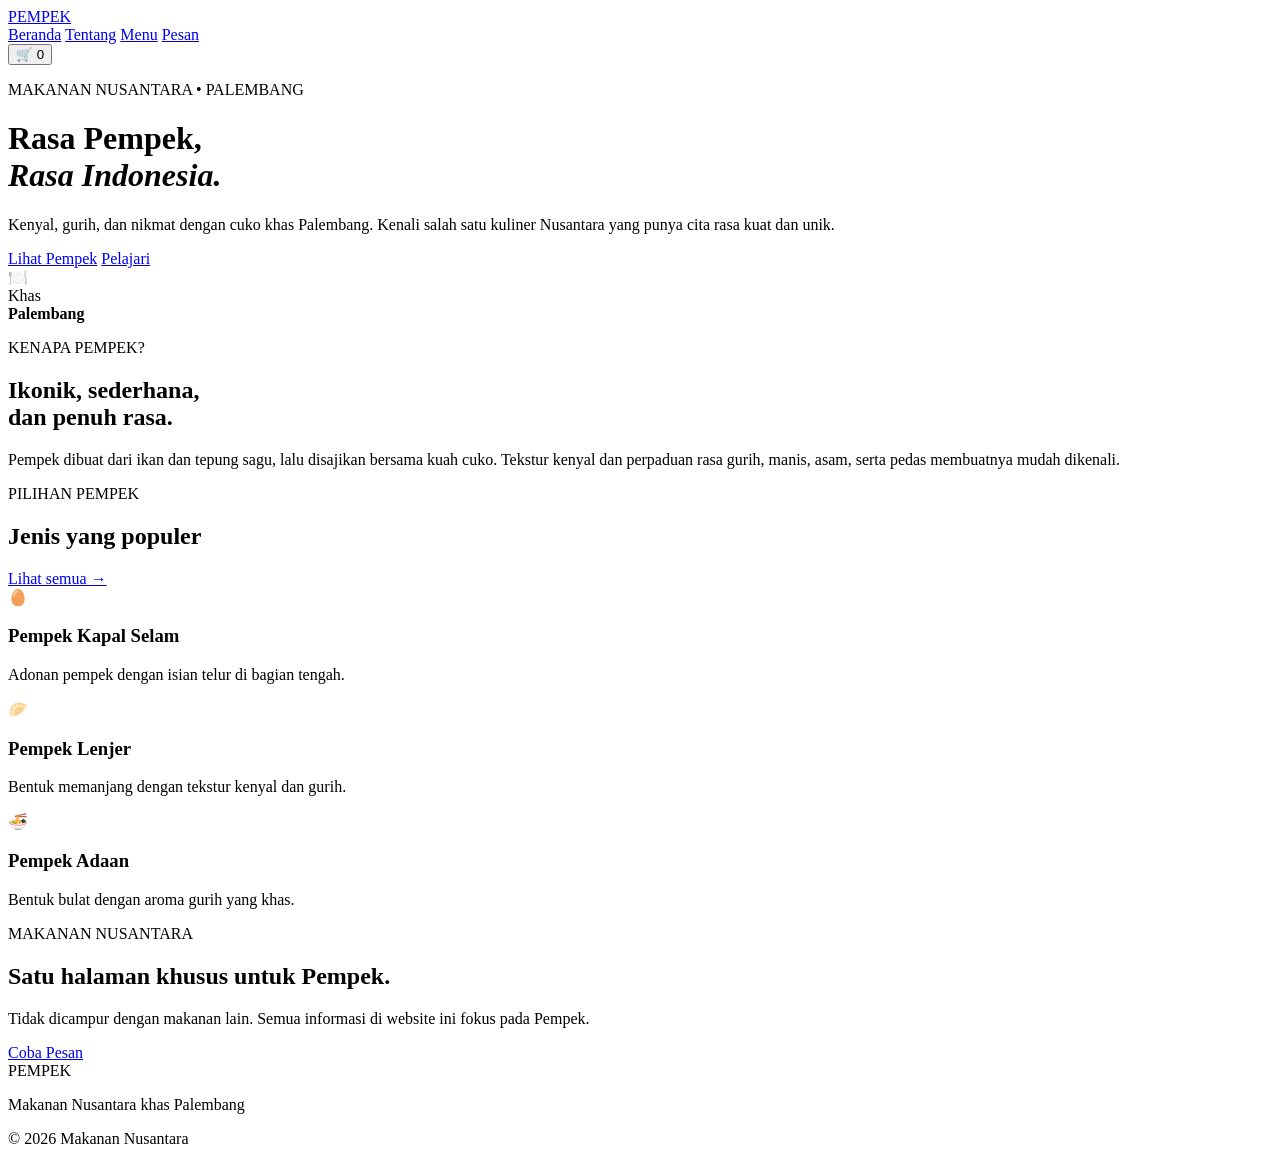
==== index.html @ 71b15db2 "Create complete Pempek homepage" ====
<!DOCTYPE html>
<html lang="id">
<head>
<meta charset="UTF-8">
<meta name="viewport" content="width=device-width, initial-scale=1.0">
<title>Pempek Palembang | Makanan Nusantara</title>
<link rel="stylesheet" href="style.css">
</head>
<body>
<nav class="navbar">
  <a class="brand" href="index.html"><span>PEM</span>PEK</a>
  <div class="nav-links">
    <a class="active" href="index.html">Beranda</a>
    <a href="tentang.html">Tentang</a>
    <a href="menu.html">Menu</a>
    <a href="pesan.html">Pesan</a>
  </div>
  <button class="cart-btn" onclick="showCart()">🛒 <span id="cartCount">0</span></button>
</nav>

<header class="hero">
  <div class="hero-content">
    <p class="eyebrow">MAKANAN NUSANTARA • PALEMBANG</p>
    <h1>Rasa Pempek,<br><em>Rasa Indonesia.</em></h1>
    <p class="hero-text">Kenyal, gurih, dan nikmat dengan cuko khas Palembang. Kenali salah satu kuliner Nusantara yang punya cita rasa kuat dan unik.</p>
    <div class="hero-actions">
      <a class="btn primary" href="menu.html">Lihat Pempek</a>
      <a class="btn ghost" href="tentang.html">Pelajari</a>
    </div>
  </div>
  <div class="hero-visual">
    <div class="food-circle"><div class="food-emoji">🍽️</div></div>
    <span class="badge">Khas<br><strong>Palembang</strong></span>
  </div>
</header>

<main>
<section class="section intro">
  <div>
    <p class="eyebrow">KENAPA PEMPEK?</p>
    <h2>Ikonik, sederhana,<br>dan penuh rasa.</h2>
  </div>
  <p>Pempek dibuat dari ikan dan tepung sagu, lalu disajikan bersama kuah cuko. Tekstur kenyal dan perpaduan rasa gurih, manis, asam, serta pedas membuatnya mudah dikenali.</p>
</section>

<section class="section">
  <div class="section-head"><div><p class="eyebrow">PILIHAN PEMPEK</p><h2>Jenis yang populer</h2></div><a href="menu.html">Lihat semua →</a></div>
  <div class="cards">
    <article class="card"><div class="card-icon">🥚</div><h3>Pempek Kapal Selam</h3><p>Adonan pempek dengan isian telur di bagian tengah.</p></article>
    <article class="card"><div class="card-icon">🥟</div><h3>Pempek Lenjer</h3><p>Bentuk memanjang dengan tekstur kenyal dan gurih.</p></article>
    <article class="card"><div class="card-icon">🍜</div><h3>Pempek Adaan</h3><p>Bentuk bulat dengan aroma gurih yang khas.</p></article>
  </div>
</section>

<section class="section cta">
  <div><p class="eyebrow">MAKANAN NUSANTARA</p><h2>Satu halaman khusus untuk Pempek.</h2><p>Tidak dicampur dengan makanan lain. Semua informasi di website ini fokus pada Pempek.</p></div>
  <a class="btn primary" href="pesan.html">Coba Pesan</a>
</section>
</main>

<footer><div class="footer-brand">PEMPEK</div><p>Makanan Nusantara khas Palembang</p><p class="copyright">© 2026 Makanan Nusantara</p></footer>
<div id="toast" class="toast"></div>
<script src="script.js"></script>
</body>
</html>
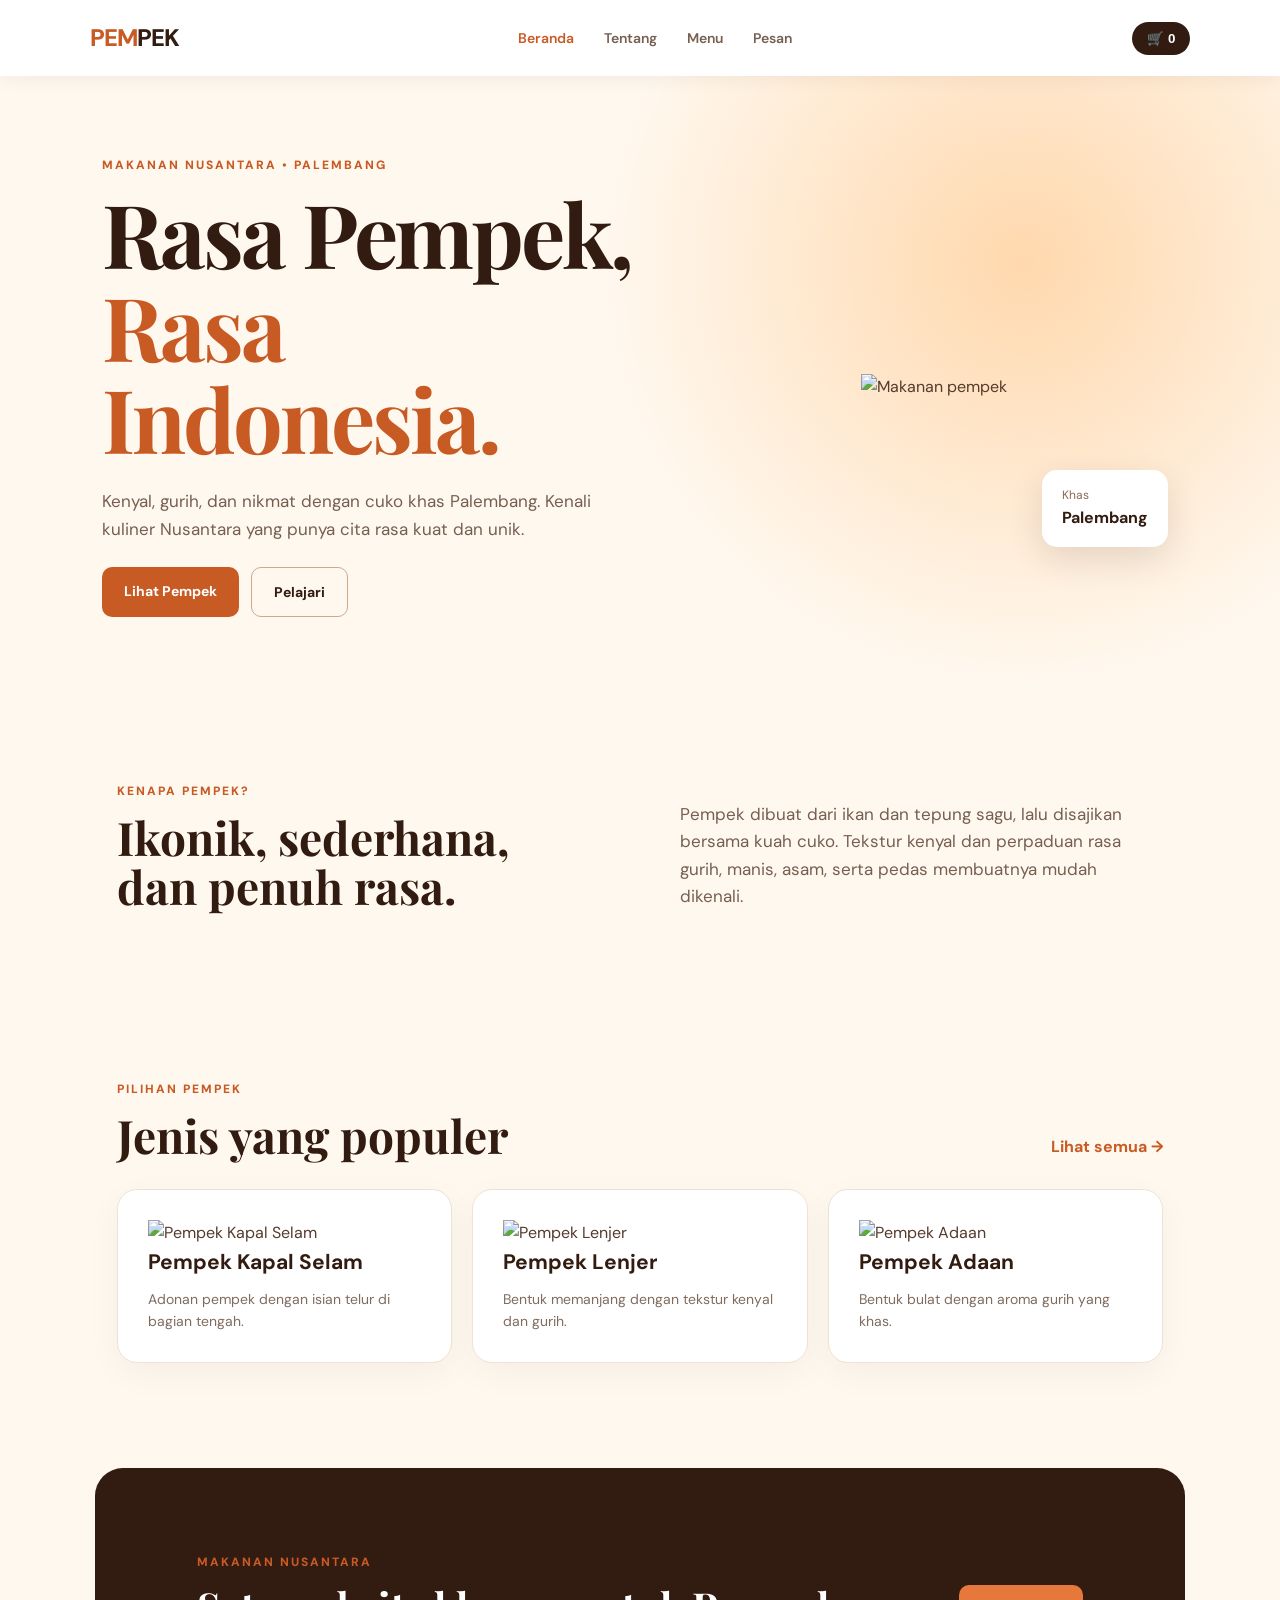
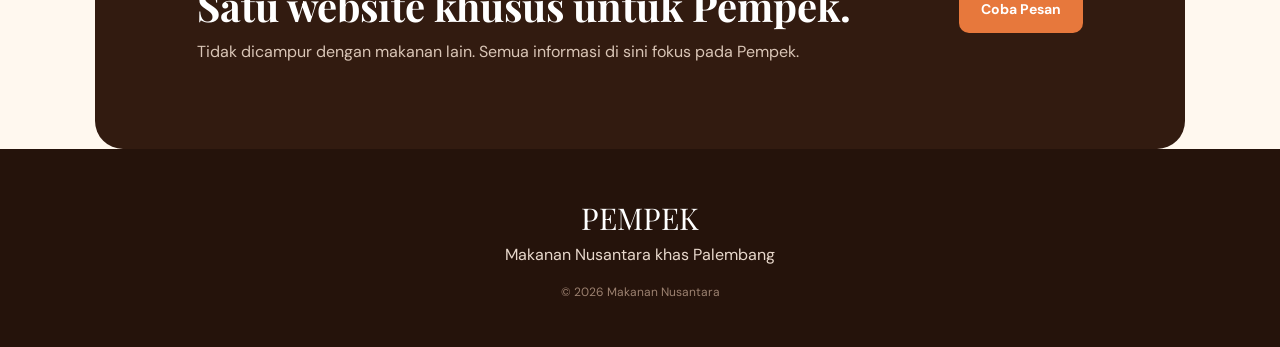
==== commit 17f5a4a5: "Percantik website Pempek dengan gambar dan desain modern" ====
--- a/index.html
+++ b/index.html
@@ -1,65 +1,7 @@
 <!DOCTYPE html>
-<html lang="id">
-<head>
-<meta charset="UTF-8">
-<meta name="viewport" content="width=device-width, initial-scale=1.0">
-<title>Pempek Palembang | Makanan Nusantara</title>
-<link rel="stylesheet" href="style.css">
-</head>
-<body>
-<nav class="navbar">
-  <a class="brand" href="index.html"><span>PEM</span>PEK</a>
-  <div class="nav-links">
-    <a class="active" href="index.html">Beranda</a>
-    <a href="tentang.html">Tentang</a>
-    <a href="menu.html">Menu</a>
-    <a href="pesan.html">Pesan</a>
-  </div>
-  <button class="cart-btn" onclick="showCart()">🛒 <span id="cartCount">0</span></button>
-</nav>
-
-<header class="hero">
-  <div class="hero-content">
-    <p class="eyebrow">MAKANAN NUSANTARA • PALEMBANG</p>
-    <h1>Rasa Pempek,<br><em>Rasa Indonesia.</em></h1>
-    <p class="hero-text">Kenyal, gurih, dan nikmat dengan cuko khas Palembang. Kenali salah satu kuliner Nusantara yang punya cita rasa kuat dan unik.</p>
-    <div class="hero-actions">
-      <a class="btn primary" href="menu.html">Lihat Pempek</a>
-      <a class="btn ghost" href="tentang.html">Pelajari</a>
-    </div>
-  </div>
-  <div class="hero-visual">
-    <div class="food-circle"><div class="food-emoji">🍽️</div></div>
-    <span class="badge">Khas<br><strong>Palembang</strong></span>
-  </div>
-</header>
-
-<main>
-<section class="section intro">
-  <div>
-    <p class="eyebrow">KENAPA PEMPEK?</p>
-    <h2>Ikonik, sederhana,<br>dan penuh rasa.</h2>
-  </div>
-  <p>Pempek dibuat dari ikan dan tepung sagu, lalu disajikan bersama kuah cuko. Tekstur kenyal dan perpaduan rasa gurih, manis, asam, serta pedas membuatnya mudah dikenali.</p>
-</section>
-
-<section class="section">
-  <div class="section-head"><div><p class="eyebrow">PILIHAN PEMPEK</p><h2>Jenis yang populer</h2></div><a href="menu.html">Lihat semua →</a></div>
-  <div class="cards">
-    <article class="card"><div class="card-icon">🥚</div><h3>Pempek Kapal Selam</h3><p>Adonan pempek dengan isian telur di bagian tengah.</p></article>
-    <article class="card"><div class="card-icon">🥟</div><h3>Pempek Lenjer</h3><p>Bentuk memanjang dengan tekstur kenyal dan gurih.</p></article>
-    <article class="card"><div class="card-icon">🍜</div><h3>Pempek Adaan</h3><p>Bentuk bulat dengan aroma gurih yang khas.</p></article>
-  </div>
-</section>
-
-<section class="section cta">
-  <div><p class="eyebrow">MAKANAN NUSANTARA</p><h2>Satu halaman khusus untuk Pempek.</h2><p>Tidak dicampur dengan makanan lain. Semua informasi di website ini fokus pada Pempek.</p></div>
-  <a class="btn primary" href="pesan.html">Coba Pesan</a>
-</section>
-</main>
-
-<footer><div class="footer-brand">PEMPEK</div><p>Makanan Nusantara khas Palembang</p><p class="copyright">© 2026 Makanan Nusantara</p></footer>
-<div id="toast" class="toast"></div>
-<script src="script.js"></script>
-</body>
-</html>+<html lang="id"><head><meta charset="UTF-8"><meta name="viewport" content="width=device-width,initial-scale=1.0"><title>Pempek Palembang | Makanan Nusantara</title><link rel="stylesheet" href="style.css"></head>
+<body><nav class="navbar"><a class="brand" href="index.html"><span>PEM</span>PEK</a><div class="nav-links"><a class="active" href="index.html">Beranda</a><a href="tentang.html">Tentang</a><a href="menu.html">Menu</a><a href="pesan.html">Pesan</a></div><button class="cart-btn" onclick="showCart()">🛒 <span id="cartCount">0</span></button></nav>
+<header class="hero"><div class="hero-content"><p class="eyebrow">MAKANAN NUSANTARA • PALEMBANG</p><h1>Rasa Pempek,<br><em>Rasa Indonesia.</em></h1><p class="hero-text">Kenyal, gurih, dan nikmat dengan cuko khas Palembang. Kenali kuliner Nusantara yang punya cita rasa kuat dan unik.</p><div class="hero-actions"><a class="btn primary" href="menu.html">Lihat Pempek</a><a class="btn ghost" href="tentang.html">Pelajari</a></div></div><div class="hero-visual"><img src="https://images.unsplash.com/photo-1601050690597-df0568f70950?auto=format&fit=crop&w=900&q=85" alt="Makanan pempek" class="hero-img"><span class="badge">Khas<br><strong>Palembang</strong></span></div></header>
+<main><section class="section intro"><div><p class="eyebrow">KENAPA PEMPEK?</p><h2>Ikonik, sederhana,<br>dan penuh rasa.</h2></div><p>Pempek dibuat dari ikan dan tepung sagu, lalu disajikan bersama kuah cuko. Tekstur kenyal dan perpaduan rasa gurih, manis, asam, serta pedas membuatnya mudah dikenali.</p></section>
+<section class="section"><div class="section-head"><div><p class="eyebrow">PILIHAN PEMPEK</p><h2>Jenis yang populer</h2></div><a href="menu.html">Lihat semua →</a></div><div class="cards"><article class="card"><img src="https://images.unsplash.com/photo-1601050690117-94f5f6fa8bd7?auto=format&fit=crop&w=700&q=80" alt="Pempek Kapal Selam"><h3>Pempek Kapal Selam</h3><p>Adonan pempek dengan isian telur di bagian tengah.</p></article><article class="card"><img src="https://images.unsplash.com/photo-1626804475297-41608ea09aeb?auto=format&fit=crop&w=700&q=80" alt="Pempek Lenjer"><h3>Pempek Lenjer</h3><p>Bentuk memanjang dengan tekstur kenyal dan gurih.</p></article><article class="card"><img src="https://images.unsplash.com/photo-1601050690597-df0568f70950?auto=format&fit=crop&w=700&q=80" alt="Pempek Adaan"><h3>Pempek Adaan</h3><p>Bentuk bulat dengan aroma gurih yang khas.</p></article></div></section>
+<section class="section cta"><div><p class="eyebrow">MAKANAN NUSANTARA</p><h2>Satu website khusus untuk Pempek.</h2><p>Tidak dicampur dengan makanan lain. Semua informasi di sini fokus pada Pempek.</p></div><a class="btn primary" href="pesan.html">Coba Pesan</a></section></main><footer><div class="footer-brand">PEMPEK</div><p>Makanan Nusantara khas Palembang</p><p class="copyright">© 2026 Makanan Nusantara</p></footer><div id="toast" class="toast"></div><script src="script.js"></script></body></html>
--- a/style.css
+++ b/style.css
@@ -0,0 +1,3 @@
+@import url('https://fonts.googleapis.com/css2?family=DM+Sans:wght@400;500;600;700&family=Playfair+Display:wght@600;700;800&display=swap');
+:root{--brown:#321b10;--orange:#c85a24;--cream:#fff8ef;--soft:#f7eadb;--text:#553b2c;--white:#fff}
+*{box-sizing:border-box;margin:0;padding:0}html{scroll-behavior:smooth}body{font-family:'DM Sans',sans-serif;background:var(--cream);color:var(--text);line-height:1.6}.navbar{height:76px;padding:0 7%;display:flex;align-items:center;justify-content:space-between;background:#fff;position:sticky;top:0;z-index:10;box-shadow:0 2px 18px #321b1010}.brand{font-weight:800;font-size:24px;color:var(--brown);text-decoration:none;letter-spacing:-1px}.brand span{color:var(--orange)}.nav-links{display:flex;gap:30px}.nav-links a{color:#765f51;text-decoration:none;font-size:14px;font-weight:600}.nav-links a:hover,.nav-links a.active{color:var(--orange)}.cart-btn{border:0;background:var(--brown);color:#fff;border-radius:99px;padding:9px 15px;cursor:pointer;font-weight:700}.hero{min-height:620px;padding:80px 8%;display:grid;grid-template-columns:1.05fr .95fr;align-items:center;gap:50px;background:radial-gradient(circle at 80% 30%,#ffd8ad 0,#fff8ef 38%,#fff8ef 100%)}.eyebrow{font-size:12px;letter-spacing:2px;color:var(--orange);font-weight:800;margin-bottom:12px}.hero h1,h2{font-family:'Playfair Display',serif;color:var(--brown);line-height:1.05}.hero h1{font-size:clamp(50px,7vw,88px);letter-spacing:-3px}.hero h1 em{color:var(--orange);font-style:normal}.hero-text{max-width:570px;margin:24px 0;color:#765f51;font-size:17px}.hero-actions{display:flex;gap:12px}.btn{display:inline-block;padding:13px 22px;border-radius:10px;text-decoration:none;font-weight:700;font-size:14px}.primary{background:var(--orange);color:#fff}.ghost{border:1px solid #cda98e;color:var(--brown)}.hero-visual{height:430px;display:grid;place-items:center;position:relative}.food-circle{width:min(390px,80vw);height:min(390px,80vw);border-radius:50%;background:linear-gradient(145deg,#e9a05e,#9e3e18);display:grid;place-items:center;box-shadow:20px 25px 60px #9b421c35}.food-emoji{font-size:150px;filter:drop-shadow(0 15px 12px #321b1050)}.badge{position:absolute;right:2%;bottom:55px;background:#fff;padding:16px 20px;border-radius:15px;box-shadow:0 12px 35px #321b1020;color:#8b6a58;font-size:12px}.badge strong{color:var(--brown);font-size:16px}.section{padding:85px 8%;max-width:1250px;margin:auto}.intro{display:grid;grid-template-columns:1fr 1fr;gap:80px;align-items:end}.section h2{font-size:46px}.intro>p{font-size:17px;color:#765f51}.section-head{display:flex;justify-content:space-between;align-items:end;margin-bottom:30px}.section-head>a{color:var(--orange);font-weight:700;text-decoration:none}.cards{display:grid;grid-template-columns:repeat(3,1fr);gap:20px}.card{background:#fff;padding:30px;border-radius:20px;box-shadow:0 10px 35px #321b100b;border:1px solid #f0e1d3}.card-icon{font-size:45px;background:var(--soft);width:75px;height:75px;border-radius:18px;display:grid;place-items:center;margin-bottom:22px}.card h3{color:var(--brown);font-size:21px;margin-bottom:8px}.card p{color:#806b5e;font-size:14px}.cta{margin-top:20px;background:var(--brown);color:#fff;max-width:1090px;border-radius:28px;display:flex;justify-content:space-between;align-items:center;gap:30px}.cta h2{color:#fff;font-size:40px;margin-bottom:12px}.cta p:not(.eyebrow){color:#d9c5b6}.cta .primary{background:#e7783c;white-space:nowrap}footer{text-align:center;background:#25130b;color:#e8d8cc;padding:45px 20px}.footer-brand{font-family:'Playfair Display',serif;font-size:30px;color:#fff}.copyright{margin-top:15px;font-size:12px;color:#9c8170}.page{min-height:70vh;padding:70px 8%}.page-title{max-width:800px;margin-bottom:45px}.page-title h1{font-family:'Playfair Display',serif;font-size:58px;color:var(--brown);line-height:1.05}.detail-grid{display:grid;grid-template-columns:1fr 1fr;gap:30px}.panel{background:#fff;border-radius:22px;padding:32px;box-shadow:0 10px 35px #321b100c}.panel h2{font-size:32px;margin-bottom:15px}.facts{display:grid;grid-template-columns:repeat(3,1fr);gap:12px;margin-top:25px}.fact{background:var(--soft);padding:18px;border-radius:13px;text-align:center}.fact strong{display:block;color:var(--orange)}.menu-grid{display:grid;grid-template-columns:repeat(3,1fr);gap:20px}.menu-item{background:#fff;border-radius:20px;overflow:hidden;box-shadow:0 10px 30px #321b1010}.menu-top{height:150px;background:linear-gradient(135deg,#f1bd86,#b94d20);display:grid;place-items:center;font-size:75px}.menu-body{padding:23px}.price{font-weight:800;color:var(--orange);font-size:18px;margin:12px 0}.order-form{max-width:700px}.field{margin-bottom:18px}.field label{display:block;font-weight:700;margin-bottom:7px;color:var(--brown)}.field input,.field select{width:100%;padding:13px;border:1px solid #decbbb;border-radius:10px;background:#fff;font:inherit}.qty{display:flex;align-items:center;gap:10px}.qty input{width:100px}.toast{position:fixed;bottom:25px;right:25px;background:var(--brown);color:#fff;padding:14px 20px;border-radius:12px;transform:translateY(100px);opacity:0;transition:.3s;z-index:30}.toast.show{transform:translateY(0);opacity:1}@media(max-width:800px){.nav-links{gap:12px}.hero,.intro,.detail-grid{grid-template-columns:1fr}.hero{padding-top:55px}.hero-visual{height:330px}.cards,.menu-grid{grid-template-columns:1fr}.section-head{align-items:start;gap:15px;flex-direction:column}.cta{flex-direction:column;align-items:start}.facts{grid-template-columns:1fr}.page-title h1{font-size:45px}}@media(max-width:520px){.navbar{padding:0 5%}.nav-links a:nth-child(2),.nav-links a:nth-child(3){display:none}.hero h1{font-size:52px}.section{padding:60px 6%}.food-emoji{font-size:100px}}
